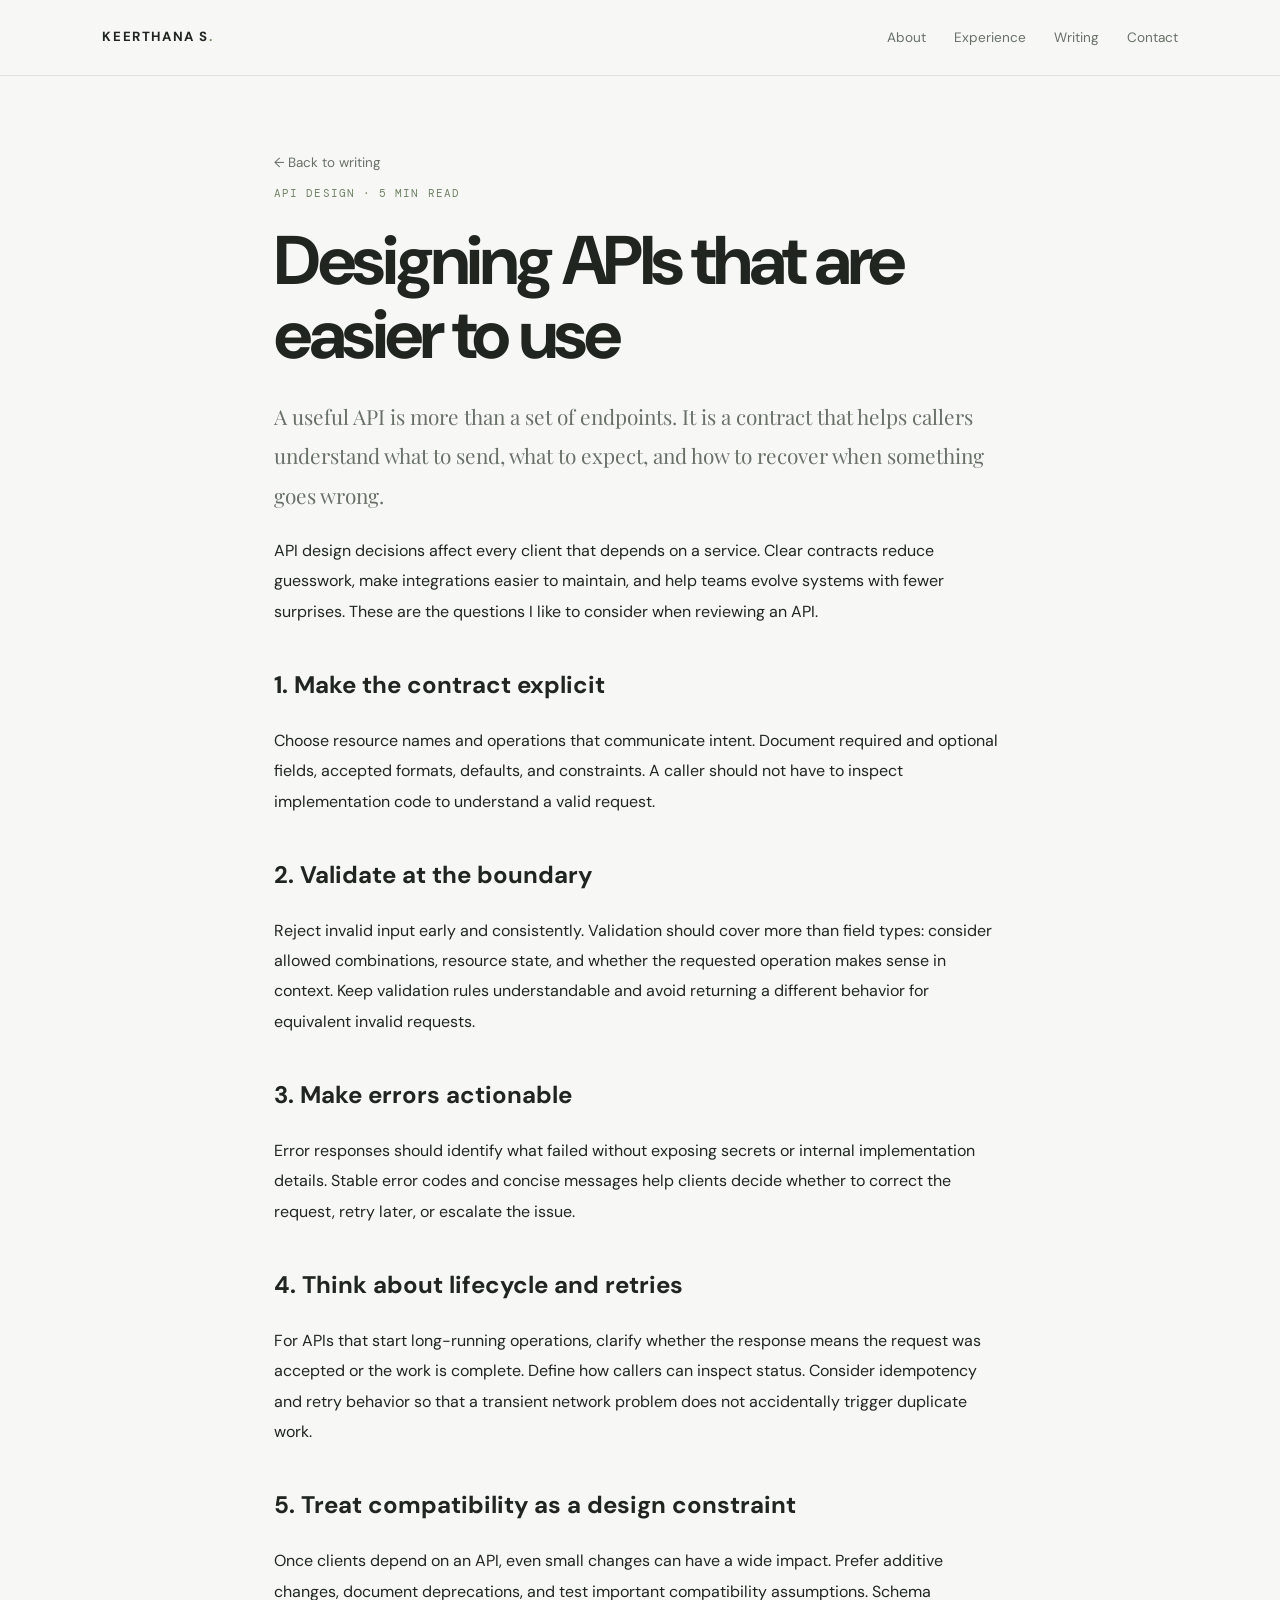
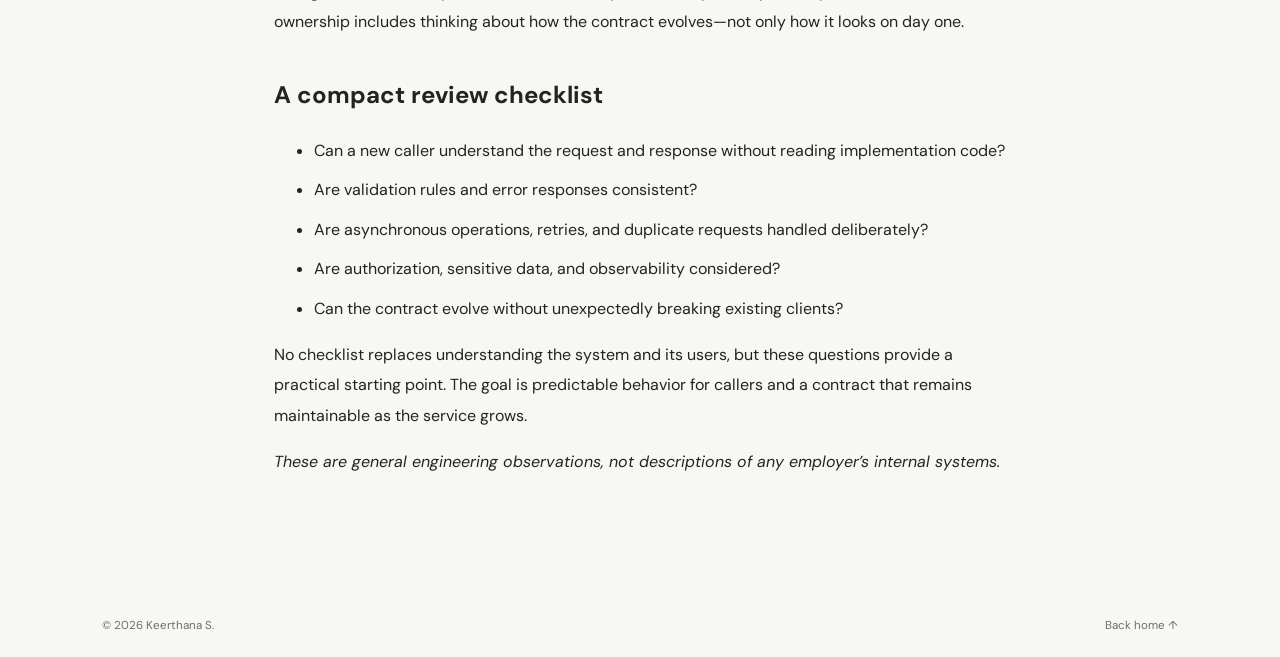
==== posts/designing-useful-apis.html @ 795df4be "Add practical API design article" ====
<!doctype html><html lang="en"><head><meta charset="utf-8"><meta name="viewport" content="width=device-width, initial-scale=1"><meta name="description" content="A practical checklist for clear, predictable, maintainable APIs."><title>Designing APIs that are easier to use | Keerthana S.</title><link rel="stylesheet" href="../assets/style.css"><style>.article{max-width:780px;margin:0 auto;padding:72px 24px 100px}.article .back{font-size:.84rem;color:var(--muted)}.article h1{font-size:clamp(2.5rem,6vw,4.3rem);line-height:1.08;letter-spacing:-.05em;margin:24px 0}.article .lede{font-family:var(--serif);font-size:1.3rem;color:var(--muted)}.article h2{margin-top:38px}.article p,.article li{line-height:1.9}.article .meta{font:.68rem var(--mono);letter-spacing:.1em;color:#718267}.article li{margin:9px 0}</style></head><body><header class="site-header"><a class="brand" href="../index.html">KEERTHANA S<span>.</span></a><nav><a href="../index.html#about">About</a><a href="../index.html#experience">Experience</a><a href="../index.html#writing">Writing</a><a href="../index.html#contact">Contact</a></nav></header><main class="article"><a class="back" href="../index.html#writing">← Back to writing</a><p class="meta">API DESIGN · 5 MIN READ</p><h1>Designing APIs that are easier to use</h1><p class="lede">A useful API is more than a set of endpoints. It is a contract that helps callers understand what to send, what to expect, and how to recover when something goes wrong.</p><p>API design decisions affect every client that depends on a service. Clear contracts reduce guesswork, make integrations easier to maintain, and help teams evolve systems with fewer surprises. These are the questions I like to consider when reviewing an API.</p><h2>1. Make the contract explicit</h2><p>Choose resource names and operations that communicate intent. Document required and optional fields, accepted formats, defaults, and constraints. A caller should not have to inspect implementation code to understand a valid request.</p><h2>2. Validate at the boundary</h2><p>Reject invalid input early and consistently. Validation should cover more than field types: consider allowed combinations, resource state, and whether the requested operation makes sense in context. Keep validation rules understandable and avoid returning a different behavior for equivalent invalid requests.</p><h2>3. Make errors actionable</h2><p>Error responses should identify what failed without exposing secrets or internal implementation details. Stable error codes and concise messages help clients decide whether to correct the request, retry later, or escalate the issue.</p><h2>4. Think about lifecycle and retries</h2><p>For APIs that start long-running operations, clarify whether the response means the request was accepted or the work is complete. Define how callers can inspect status. Consider idempotency and retry behavior so that a transient network problem does not accidentally trigger duplicate work.</p><h2>5. Treat compatibility as a design constraint</h2><p>Once clients depend on an API, even small changes can have a wide impact. Prefer additive changes, document deprecations, and test important compatibility assumptions. Schema ownership includes thinking about how the contract evolves—not only how it looks on day one.</p><h2>A compact review checklist</h2><ul><li>Can a new caller understand the request and response without reading implementation code?</li><li>Are validation rules and error responses consistent?</li><li>Are asynchronous operations, retries, and duplicate requests handled deliberately?</li><li>Are authorization, sensitive data, and observability considered?</li><li>Can the contract evolve without unexpectedly breaking existing clients?</li></ul><p>No checklist replaces understanding the system and its users, but these questions provide a practical starting point. The goal is predictable behavior for callers and a contract that remains maintainable as the service grows.</p><p><em>These are general engineering observations, not descriptions of any employer’s internal systems.</em></p></main><footer><span>© <span id="year"></span> Keerthana S.</span><span><a href="../index.html">Back home ↑</a></span></footer><script>document.getElementById('year').textContent=new Date().getFullYear();</script></body></html>
---- assets/style.css ----
@import url('https://fonts.googleapis.com/css2?family=DM+Mono:wght@400;500&family=DM+Sans:wght@400;500;600;700&family=Playfair+Display:ital,wght@0,500;0,600;1,500;1,600&display=swap');
:root{--ink:#20251f;--muted:#687067;--paper:#f7f8f5;--line:#dfe3da;--accent:#8da47b;--dark:#263329;--serif:'Playfair Display',Georgia,serif;--sans:'DM Sans',Arial,sans-serif;--mono:'DM Mono',monospace}
*{box-sizing:border-box}html{scroll-behavior:smooth;scroll-padding-top:90px}body{margin:0;background:var(--paper);color:var(--ink);font-family:var(--sans);line-height:1.7}a{color:inherit;text-decoration:none}.site-header{min-height:76px;padding:0 8%;display:flex;align-items:center;justify-content:space-between;border-bottom:1px solid var(--line);background:rgba(247,248,245,.96)}.brand{font-weight:700;letter-spacing:.12em;font-size:.83rem}.brand span{color:#6f8a5e}.site-header nav{display:flex;gap:28px;font-size:.85rem;color:var(--muted)}.site-header nav a:hover,.contact-links a:hover{color:#8da47b}.hero{padding:112px 8% 78px;min-height:560px;background:radial-gradient(ellipse at 85% 25%,#e8eddf 0,transparent 38%)}.eyebrow,.section-label,.post-meta,.tag,.fact-label{font-family:var(--mono);font-size:.68rem;letter-spacing:.11em}.eyebrow{color:#6c845e}.hero h1{font-size:clamp(3rem,7vw,6rem);line-height:1.05;letter-spacing:-.055em;font-weight:600;margin:26px 0}.hero h1 em{font-family:var(--serif);font-weight:500;color:#6f8560}.intro{max-width:620px;color:var(--muted);font-size:1.12rem}.hero-actions{display:flex;align-items:center;gap:26px;margin-top:32px}.button{background:var(--dark);color:white;padding:13px 19px;font-size:.88rem;border-radius:2px}.button span{margin-left:12px}.text-link{font-size:.88rem;border-bottom:1px solid #9da797;padding-bottom:4px}.hero-note{margin-top:66px;font-size:.76rem;color:var(--muted);display:flex;align-items:center;gap:10px}.dot{height:7px;width:7px;border-radius:50%;background:#8aa477}.section{padding:78px 8%;display:grid;grid-template-columns:210px minmax(0,1fr);border-top:1px solid var(--line);gap:30px}.section-label{color:#718267;padding-top:10px}.section-content{max-width:860px}.section h2,.contact h2{font-size:clamp(2rem,4vw,3.1rem);line-height:1.15;letter-spacing:-.04em;margin:0 0 24px}.section-content>p{max-width:730px;color:var(--muted)}.facts{display:grid;grid-template-columns:1fr 1fr;gap:18px;margin-top:30px}.facts>div{padding:16px;border:1px solid var(--line)}.fact-label{display:block;color:#718267;font-size:.6rem;margin-bottom:8px}.facts strong{font-size:.9rem;font-weight:600}.experience{padding:24px 0;border-top:1px solid var(--line)}.exp-top{display:flex;justify-content:space-between;gap:16px;align-items:baseline}.exp-top h3{font-size:1.25rem;margin:0}.exp-top>span{font-size:.86rem;color:#6f8560;font-weight:600}.exp-sub{margin:4px 0 10px!important;color:#6f756c!important;font-size:.82rem}.experience p{max-width:720px;color:var(--muted);margin:10px 0}.tags{display:flex;gap:8px;flex-wrap:wrap;margin-top:14px}.tags span{font-size:.7rem;padding:4px 9px;border:1px solid var(--line);color:#5d6859}.note,.contact-note{font-size:.78rem;color:var(--muted);margin-top:22px}.section-heading{display:flex;align-items:baseline;justify-content:space-between;gap:20px}.section-heading p{color:var(--muted);font-size:.85rem}.post-card{display:block;padding:25px 0;border-top:1px solid var(--line);transition:padding .2s}.post-card:hover{padding-left:8px}.post-meta{display:flex;gap:20px;color:#7a8573;font-size:.63rem}.post-card h3{font-size:1.4rem;letter-spacing:-.025em;margin:10px 0 6px}.post-card p{color:var(--muted);max-width:650px;margin:0 0 12px}.read-more{font-size:.82rem;font-weight:600}.principle-grid{display:grid;grid-template-columns:repeat(3,minmax(0,1fr));gap:14px}.principle-grid article{padding:22px 18px;border:1px solid var(--line);background:#fbfcf9}.principle-grid article>span{font-family:var(--mono);color:#839575;font-size:.72rem}.principle-grid h3{font-size:1.05rem;margin:18px 0 7px}.principle-grid p{color:var(--muted);font-size:.87rem;margin:0}.contact{background:var(--dark);color:#f8f8f3;padding:76px 8%;text-align:center}.contact .eyebrow{color:#b9cba9}.contact h2{font-family:var(--serif);font-weight:500;font-size:clamp(2.6rem,5vw,4.1rem);margin:14px 0}.contact>p:not(.eyebrow):not(.contact-note){color:#c5cdc2}.contact-links{display:flex;justify-content:center;gap:26px;margin:25px 0}.contact-links a{border-bottom:1px solid #7e8b7c;padding-bottom:4px}.contact-note{color:#c5cdc2}footer{display:flex;justify-content:space-between;gap:16px;padding:22px 8%;font-size:.72rem;color:var(--muted)}
@media(max-width:700px){.site-header{padding:18px 5%;align-items:flex-start;gap:18px;flex-direction:column}.site-header nav{gap:18px;flex-wrap:wrap}.hero{padding:78px 6% 52px;min-height:0}.hero-note{margin-top:48px}.section{padding:58px 6%;grid-template-columns:1fr;gap:10px}.section-label{padding:0}.section-heading{display:block}.facts,.principle-grid{grid-template-columns:1fr}.exp-top{align-items:flex-start;flex-direction:column;gap:2px}.contact{padding:62px 6%}footer{padding:20px 6%;flex-direction:column}}
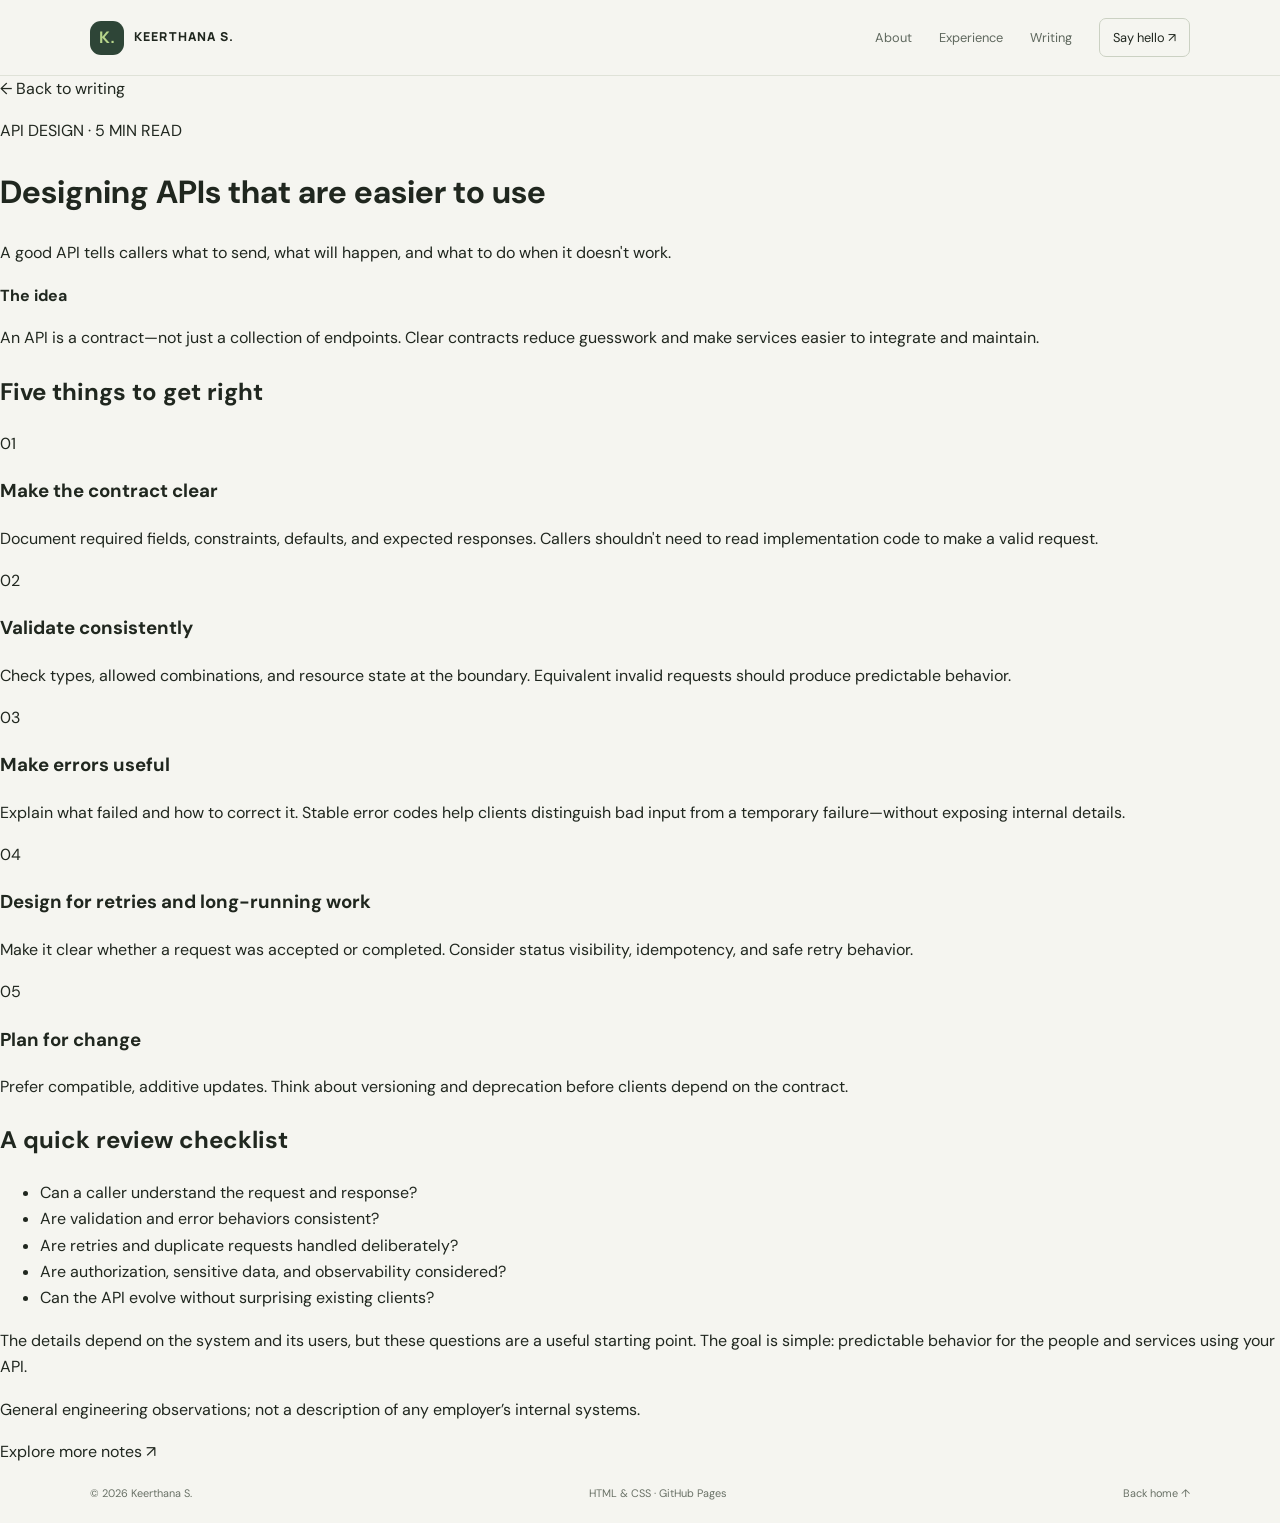
==== commit 206c1275: "Make API design article easier to scan" ====
--- a/posts/designing-useful-apis.html
+++ b/posts/designing-useful-apis.html
@@ -1 +1 @@
-<!doctype html><html lang="en"><head><meta charset="utf-8"><meta name="viewport" content="width=device-width, initial-scale=1"><meta name="description" content="A practical checklist for clear, predictable, maintainable APIs."><title>Designing APIs that are easier to use | Keerthana S.</title><link rel="stylesheet" href="../assets/style.css"><style>.article{max-width:780px;margin:0 auto;padding:72px 24px 100px}.article .back{font-size:.84rem;color:var(--muted)}.article h1{font-size:clamp(2.5rem,6vw,4.3rem);line-height:1.08;letter-spacing:-.05em;margin:24px 0}.article .lede{font-family:var(--serif);font-size:1.3rem;color:var(--muted)}.article h2{margin-top:38px}.article p,.article li{line-height:1.9}.article .meta{font:.68rem var(--mono);letter-spacing:.1em;color:#718267}.article li{margin:9px 0}</style></head><body><header class="site-header"><a class="brand" href="../index.html">KEERTHANA S<span>.</span></a><nav><a href="../index.html#about">About</a><a href="../index.html#experience">Experience</a><a href="../index.html#writing">Writing</a><a href="../index.html#contact">Contact</a></nav></header><main class="article"><a class="back" href="../index.html#writing">← Back to writing</a><p class="meta">API DESIGN · 5 MIN READ</p><h1>Designing APIs that are easier to use</h1><p class="lede">A useful API is more than a set of endpoints. It is a contract that helps callers understand what to send, what to expect, and how to recover when something goes wrong.</p><p>API design decisions affect every client that depends on a service. Clear contracts reduce guesswork, make integrations easier to maintain, and help teams evolve systems with fewer surprises. These are the questions I like to consider when reviewing an API.</p><h2>1. Make the contract explicit</h2><p>Choose resource names and operations that communicate intent. Document required and optional fields, accepted formats, defaults, and constraints. A caller should not have to inspect implementation code to understand a valid request.</p><h2>2. Validate at the boundary</h2><p>Reject invalid input early and consistently. Validation should cover more than field types: consider allowed combinations, resource state, and whether the requested operation makes sense in context. Keep validation rules understandable and avoid returning a different behavior for equivalent invalid requests.</p><h2>3. Make errors actionable</h2><p>Error responses should identify what failed without exposing secrets or internal implementation details. Stable error codes and concise messages help clients decide whether to correct the request, retry later, or escalate the issue.</p><h2>4. Think about lifecycle and retries</h2><p>For APIs that start long-running operations, clarify whether the response means the request was accepted or the work is complete. Define how callers can inspect status. Consider idempotency and retry behavior so that a transient network problem does not accidentally trigger duplicate work.</p><h2>5. Treat compatibility as a design constraint</h2><p>Once clients depend on an API, even small changes can have a wide impact. Prefer additive changes, document deprecations, and test important compatibility assumptions. Schema ownership includes thinking about how the contract evolves—not only how it looks on day one.</p><h2>A compact review checklist</h2><ul><li>Can a new caller understand the request and response without reading implementation code?</li><li>Are validation rules and error responses consistent?</li><li>Are asynchronous operations, retries, and duplicate requests handled deliberately?</li><li>Are authorization, sensitive data, and observability considered?</li><li>Can the contract evolve without unexpectedly breaking existing clients?</li></ul><p>No checklist replaces understanding the system and its users, but these questions provide a practical starting point. The goal is predictable behavior for callers and a contract that remains maintainable as the service grows.</p><p><em>These are general engineering observations, not descriptions of any employer’s internal systems.</em></p></main><footer><span>© <span id="year"></span> Keerthana S.</span><span><a href="../index.html">Back home ↑</a></span></footer><script>document.getElementById('year').textContent=new Date().getFullYear();</script></body></html>+<!doctype html><html lang="en"><head><meta charset="utf-8"><meta name="viewport" content="width=device-width, initial-scale=1"><meta name="description" content="A concise, practical checklist for clear and predictable API design."><title>Designing APIs that are easier to use | Keerthana S.</title><link rel="stylesheet" href="../assets/style.css"></head><body><header class="site-header"><a class="brand" href="../index.html"><span class="brand-mark">K.</span><span>KEERTHANA S.</span></a><nav aria-label="Main navigation"><a href="../index.html#about">About</a><a href="../index.html#work">Experience</a><a href="../index.html#writing">Writing</a><a class="nav-contact" href="../index.html#contact">Say hello ↗</a></nav></header><main class="article"><a class="back" href="../index.html#writing">← Back to writing</a><p class="meta">API DESIGN · 5 MIN READ</p><h1>Designing APIs that are easier to use</h1><p class="lede">A good API tells callers what to send, what will happen, and what to do when it doesn't work.</p><div class="article-callout"><strong>The idea</strong><p>An API is a contract—not just a collection of endpoints. Clear contracts reduce guesswork and make services easier to integrate and maintain.</p></div><h2>Five things to get right</h2><div class="article-point"><span>01</span><div><h3>Make the contract clear</h3><p>Document required fields, constraints, defaults, and expected responses. Callers shouldn't need to read implementation code to make a valid request.</p></div></div><div class="article-point"><span>02</span><div><h3>Validate consistently</h3><p>Check types, allowed combinations, and resource state at the boundary. Equivalent invalid requests should produce predictable behavior.</p></div></div><div class="article-point"><span>03</span><div><h3>Make errors useful</h3><p>Explain what failed and how to correct it. Stable error codes help clients distinguish bad input from a temporary failure—without exposing internal details.</p></div></div><div class="article-point"><span>04</span><div><h3>Design for retries and long-running work</h3><p>Make it clear whether a request was accepted or completed. Consider status visibility, idempotency, and safe retry behavior.</p></div></div><div class="article-point"><span>05</span><div><h3>Plan for change</h3><p>Prefer compatible, additive updates. Think about versioning and deprecation before clients depend on the contract.</p></div></div><h2>A quick review checklist</h2><ul class="article-checklist"><li>Can a caller understand the request and response?</li><li>Are validation and error behaviors consistent?</li><li>Are retries and duplicate requests handled deliberately?</li><li>Are authorization, sensitive data, and observability considered?</li><li>Can the API evolve without surprising existing clients?</li></ul><p>The details depend on the system and its users, but these questions are a useful starting point. The goal is simple: predictable behavior for the people and services using your API.</p><p class="article-disclaimer">General engineering observations; not a description of any employer’s internal systems.</p><a class="article-next" href="../index.html#writing">Explore more notes ↗</a></main><footer><span>© <span id="year"></span> Keerthana S.</span><span>HTML & CSS · GitHub Pages</span><a href="../index.html">Back home ↑</a></footer><script>document.getElementById('year').textContent=new Date().getFullYear();</script></body></html>
--- a/assets/style.css
+++ b/assets/style.css
@@ -1,4 +1,6 @@
-@import url('https://fonts.googleapis.com/css2?family=DM+Mono:wght@400;500&family=DM+Sans:wght@400;500;600;700&family=Playfair+Display:ital,wght@0,500;0,600;1,500;1,600&display=swap');
-:root{--ink:#20251f;--muted:#687067;--paper:#f7f8f5;--line:#dfe3da;--accent:#8da47b;--dark:#263329;--serif:'Playfair Display',Georgia,serif;--sans:'DM Sans',Arial,sans-serif;--mono:'DM Mono',monospace}
-*{box-sizing:border-box}html{scroll-behavior:smooth;scroll-padding-top:90px}body{margin:0;background:var(--paper);color:var(--ink);font-family:var(--sans);line-height:1.7}a{color:inherit;text-decoration:none}.site-header{min-height:76px;padding:0 8%;display:flex;align-items:center;justify-content:space-between;border-bottom:1px solid var(--line);background:rgba(247,248,245,.96)}.brand{font-weight:700;letter-spacing:.12em;font-size:.83rem}.brand span{color:#6f8a5e}.site-header nav{display:flex;gap:28px;font-size:.85rem;color:var(--muted)}.site-header nav a:hover,.contact-links a:hover{color:#8da47b}.hero{padding:112px 8% 78px;min-height:560px;background:radial-gradient(ellipse at 85% 25%,#e8eddf 0,transparent 38%)}.eyebrow,.section-label,.post-meta,.tag,.fact-label{font-family:var(--mono);font-size:.68rem;letter-spacing:.11em}.eyebrow{color:#6c845e}.hero h1{font-size:clamp(3rem,7vw,6rem);line-height:1.05;letter-spacing:-.055em;font-weight:600;margin:26px 0}.hero h1 em{font-family:var(--serif);font-weight:500;color:#6f8560}.intro{max-width:620px;color:var(--muted);font-size:1.12rem}.hero-actions{display:flex;align-items:center;gap:26px;margin-top:32px}.button{background:var(--dark);color:white;padding:13px 19px;font-size:.88rem;border-radius:2px}.button span{margin-left:12px}.text-link{font-size:.88rem;border-bottom:1px solid #9da797;padding-bottom:4px}.hero-note{margin-top:66px;font-size:.76rem;color:var(--muted);display:flex;align-items:center;gap:10px}.dot{height:7px;width:7px;border-radius:50%;background:#8aa477}.section{padding:78px 8%;display:grid;grid-template-columns:210px minmax(0,1fr);border-top:1px solid var(--line);gap:30px}.section-label{color:#718267;padding-top:10px}.section-content{max-width:860px}.section h2,.contact h2{font-size:clamp(2rem,4vw,3.1rem);line-height:1.15;letter-spacing:-.04em;margin:0 0 24px}.section-content>p{max-width:730px;color:var(--muted)}.facts{display:grid;grid-template-columns:1fr 1fr;gap:18px;margin-top:30px}.facts>div{padding:16px;border:1px solid var(--line)}.fact-label{display:block;color:#718267;font-size:.6rem;margin-bottom:8px}.facts strong{font-size:.9rem;font-weight:600}.experience{padding:24px 0;border-top:1px solid var(--line)}.exp-top{display:flex;justify-content:space-between;gap:16px;align-items:baseline}.exp-top h3{font-size:1.25rem;margin:0}.exp-top>span{font-size:.86rem;color:#6f8560;font-weight:600}.exp-sub{margin:4px 0 10px!important;color:#6f756c!important;font-size:.82rem}.experience p{max-width:720px;color:var(--muted);margin:10px 0}.tags{display:flex;gap:8px;flex-wrap:wrap;margin-top:14px}.tags span{font-size:.7rem;padding:4px 9px;border:1px solid var(--line);color:#5d6859}.note,.contact-note{font-size:.78rem;color:var(--muted);margin-top:22px}.section-heading{display:flex;align-items:baseline;justify-content:space-between;gap:20px}.section-heading p{color:var(--muted);font-size:.85rem}.post-card{display:block;padding:25px 0;border-top:1px solid var(--line);transition:padding .2s}.post-card:hover{padding-left:8px}.post-meta{display:flex;gap:20px;color:#7a8573;font-size:.63rem}.post-card h3{font-size:1.4rem;letter-spacing:-.025em;margin:10px 0 6px}.post-card p{color:var(--muted);max-width:650px;margin:0 0 12px}.read-more{font-size:.82rem;font-weight:600}.principle-grid{display:grid;grid-template-columns:repeat(3,minmax(0,1fr));gap:14px}.principle-grid article{padding:22px 18px;border:1px solid var(--line);background:#fbfcf9}.principle-grid article>span{font-family:var(--mono);color:#839575;font-size:.72rem}.principle-grid h3{font-size:1.05rem;margin:18px 0 7px}.principle-grid p{color:var(--muted);font-size:.87rem;margin:0}.contact{background:var(--dark);color:#f8f8f3;padding:76px 8%;text-align:center}.contact .eyebrow{color:#b9cba9}.contact h2{font-family:var(--serif);font-weight:500;font-size:clamp(2.6rem,5vw,4.1rem);margin:14px 0}.contact>p:not(.eyebrow):not(.contact-note){color:#c5cdc2}.contact-links{display:flex;justify-content:center;gap:26px;margin:25px 0}.contact-links a{border-bottom:1px solid #7e8b7c;padding-bottom:4px}.contact-note{color:#c5cdc2}footer{display:flex;justify-content:space-between;gap:16px;padding:22px 8%;font-size:.72rem;color:var(--muted)}
-@media(max-width:700px){.site-header{padding:18px 5%;align-items:flex-start;gap:18px;flex-direction:column}.site-header nav{gap:18px;flex-wrap:wrap}.hero{padding:78px 6% 52px;min-height:0}.hero-note{margin-top:48px}.section{padding:58px 6%;grid-template-columns:1fr;gap:10px}.section-label{padding:0}.section-heading{display:block}.facts,.principle-grid{grid-template-columns:1fr}.exp-top{align-items:flex-start;flex-direction:column;gap:2px}.contact{padding:62px 6%}footer{padding:20px 6%;flex-direction:column}}+@import url('https://fonts.googleapis.com/css2?family=DM+Mono:wght@400;500&family=DM+Sans:wght@400;500;600;700&family=Manrope:wght@400;500;600;700;800&family=Playfair+Display:ital,wght@0,500;0,600;1,500;1,600&display=swap');
+:root{--ink:#20271f;--muted:#697166;--paper:#f5f5f0;--white:#fffefa;--line:#dfe2d8;--accent:#b7d58b;--green:#2e4537;--deep:#1e3027;--serif:'Playfair Display',Georgia,serif;--sans:'DM Sans',Arial,sans-serif;--display:'Manrope',Arial,sans-serif;--mono:'DM Mono',monospace}
+*{box-sizing:border-box}html{scroll-behavior:smooth;scroll-padding-top:90px}body{margin:0;background:var(--paper);color:var(--ink);font-family:var(--sans);line-height:1.65}a{color:inherit;text-decoration:none}.site-header{min-height:76px;padding:0 7%;display:flex;align-items:center;justify-content:space-between;border-bottom:1px solid var(--line);background:rgba(245,245,240,.96);position:sticky;top:0;z-index:10;backdrop-filter:blur(14px)}.brand{display:flex;align-items:center;gap:10px;font-family:var(--display);font-weight:800;letter-spacing:.1em;font-size:.77rem}.brand-mark{display:grid;place-items:center;width:34px;height:34px;border-radius:11px;background:var(--green);color:var(--accent);font-size:1rem;letter-spacing:-.05em}.site-header nav{display:flex;align-items:center;gap:27px;font-size:.8rem;color:#5f685e}.site-header nav a:hover,.inline-link:hover,.contact-links a:hover{color:#6e8b50}.site-header .nav-contact{border:1px solid #cbd1c3;padding:8px 13px;border-radius:7px;color:var(--ink)}.hero{padding:78px 7% 56px;display:grid;grid-template-columns:1.1fr .9fr;align-items:center;gap:5%;min-height:610px;background:radial-gradient(ellipse at 75% 25%,#e8eddc 0,transparent 42%)}.hero-copy{max-width:650px}.eyebrow,.section-kicker,.card-type,.card-number,.writing-meta,.writing-meta,.quick-skills,.art-caption{font-family:var(--mono);font-size:.65rem;letter-spacing:.1em}.eyebrow{color:#627e50;display:flex;align-items:center;gap:9px}.live-dot{height:7px;width:7px;border-radius:50%;background:#83a966;box-shadow:0 0 0 4px #e0e9d7}.hero h1{font-family:var(--display);font-size:clamp(3.3rem,6.2vw,5.7rem);line-height:1.01;letter-spacing:-.075em;font-weight:700;margin:25px 0}.hero h1 em,.section-title-row h2 em{font-family:var(--serif);font-weight:500;color:#688353;letter-spacing:-.05em}.intro{max-width:520px;color:var(--muted);font-size:1.05rem;line-height:1.8}.hero-actions{display:flex;align-items:center;gap:22px;margin-top:29px}.button{background:var(--green);color:#fff;padding:12px 17px;font-size:.83rem;border-radius:7px;box-shadow:0 5px 12px #2e45371a;transition:transform .2s}.button:hover{transform:translateY(-2px)}.button span{margin-left:14px;color:var(--accent)}.text-link{font-size:.82rem;border-bottom:1px solid #aab49f;padding-bottom:3px}.quick-skills{display:flex;align-items:center;gap:12px;flex-wrap:wrap;margin-top:46px;color:#788071;font-size:.59rem}.quick-skills i{height:3px;width:3px;border-radius:50%;background:#9aa78e}.hero-art{height:390px;max-width:480px;width:100%;justify-self:end;position:relative;overflow:hidden;border-radius:24px;background:#263c30;box-shadow:0 25px 60px #24372b24}.art-grid{position:absolute;inset:0;background-image:linear-gradient(#ffffff0d 1px,transparent 1px),linear-gradient(90deg,#ffffff0d 1px,transparent 1px);background-size:28px 28px;mask-image:linear-gradient(to bottom right,#000,transparent 90%)}.orbit{position:absolute;border:1px solid #b9d49c4d;border-radius:50%;left:50%;top:46%;transform:translate(-50%,-50%)}.orbit-one{width:250px;height:250px}.orbit-two{width:345px;height:345px;border-style:dashed}.core{position:absolute;left:50%;top:46%;transform:translate(-50%,-50%);width:118px;height:118px;border-radius:32px;background:var(--accent);color:var(--deep);display:flex;align-items:center;justify-content:center;flex-direction:column;box-shadow:0 0 60px #b7d58b35;transform-origin:center;rotate:-7deg}.core span{font-family:var(--mono);font-size:.68rem}.core strong{font-size:2rem;line-height:1.2}.node{position:absolute;display:flex;flex-direction:column;background:#304a3a;border:1px solid #9db68a6b;color:#f6f7f0;border-radius:11px;padding:10px 14px;box-shadow:0 8px 25px #14221955}.node b{font-family:var(--mono);font-size:.76rem;color:var(--accent)}.node small{font-size:.65rem;color:#c7d1c1}.node-a{left:9%;top:24%}.node-b{right:9%;top:34%}.node-c{left:34%;bottom:17%}.art-caption{position:absolute;bottom:20px;left:24px;color:#bdcbb6;font-size:.58rem}.proof-strip{padding:23px 7%;background:#e9ecdf;display:grid;grid-template-columns:repeat(3,1fr);gap:20px}.proof-strip>div{display:flex;align-items:center;gap:14px}.proof-strip strong{font-family:var(--mono);color:#78905e;font-size:.72rem}.proof-strip span{font-size:.83rem;font-weight:600;color:#475345}.section{padding:78px 7%;display:grid;grid-template-columns:205px minmax(0,1fr);gap:32px;border-top:1px solid var(--line)}.section-kicker{padding-top:10px;color:#728364;white-space:nowrap}.section-kicker span{display:inline-block;margin-right:12px;color:#9aa591}.section-content{min-width:0;max-width:1100px}.section-title-row{display:flex;justify-content:space-between;align-items:end;gap:24px;margin-bottom:28px}.section-title-row h2{font-family:var(--display);font-size:clamp(2rem,4vw,3.15rem);line-height:1.13;letter-spacing:-.065em;margin:0}.section-deck{max-width:245px;margin:0;color:var(--muted);font-size:.84rem}.about-grid{display:grid;grid-template-columns:.85fr 1.15fr;gap:48px}.large-copy{font-family:var(--display);font-size:1.24rem;line-height:1.55;font-weight:600;letter-spacing:-.025em;margin:0;max-width:390px}.about-detail p{color:var(--muted);font-size:.91rem;margin:0 0 14px}.work-section{background:#eeefe8}.work-grid{display:grid;grid-template-columns:repeat(2,minmax(0,1fr));gap:15px}.work-card{padding:23px;background:var(--white);border:1px solid #e0e3da;border-radius:13px;min-width:0;transition:transform .2s,box-shadow .2s}.work-card:hover,.beyond-card:hover,.writing-card:hover{transform:translateY(-3px);box-shadow:0 12px 30px #2837290d}.work-card.featured{background:var(--green);color:#f8f8f1;border-color:var(--green)}.card-top{display:flex;justify-content:space-between;align-items:center}.card-number{font-size:.6rem;color:#7b8875}.featured .card-number{color:#c4d2ba}.card-symbol{font-size:1.15rem;color:#82966d}.featured .card-symbol{color:var(--accent)}.card-type{color:#788d66;font-size:.58rem;margin:24px 0 8px}.featured .card-type{color:#c3d7ab}.work-card h3{font-family:var(--display);font-size:1.6rem;letter-spacing:-.05em;margin:0}.role{font-size:.76rem;font-weight:600;margin:4px 0 15px;color:#788071}.featured .role{color:#c7d0c2}.work-card>p:not(.card-type):not(.role){font-size:.86rem;color:var(--muted);line-height:1.75;margin:0}.featured>p:not(.card-type):not(.role){color:#e0e7dc}.tags{display:flex;gap:7px;flex-wrap:wrap;margin-top:19px}.tags span{font-family:var(--mono);font-size:.58rem;padding:5px 8px;border:1px solid #dfe3d8;border-radius:5px;color:#65705f}.featured .tags span{border-color:#627563;color:#e2ebdc}.inline-link{display:inline-block;font-size:.78rem;font-weight:700;margin-top:18px}.privacy-note{font-size:.73rem;color:#788071;margin:17px 0 0}.beyond-grid{display:grid;grid-template-columns:repeat(2,minmax(0,1fr));gap:13px}.beyond-card{padding:21px;background:var(--white);border:1px solid var(--line);border-radius:12px;transition:transform .2s,box-shadow .2s}.mini-icon{display:grid;place-items:center;width:34px;height:34px;background:#eaf0e2;color:#688353;border-radius:10px;font-size:1.1rem}.beyond-card h3{font-family:var(--display);font-size:1rem;letter-spacing:-.025em;margin:16px 0 7px}.beyond-card p{font-size:.82rem;color:var(--muted);margin:0;line-height:1.75}.toolbox{margin-top:20px;padding:23px;background:#e8ecdf;border-radius:13px;display:grid;grid-template-columns:.75fr 1.25fr;gap:22px;align-items:center}.toolbox .card-type{margin:0 0 8px}.toolbox h3{font-family:var(--display);font-size:1.2rem;margin:0;letter-spacing:-.035em}.tool-list{display:flex;gap:8px;flex-wrap:wrap}.tool-list span{background:#f8f9f4;border:1px solid #d9dfd1;border-radius:6px;padding:6px 9px;font-size:.68rem;color:#56624f}.writing-section{background:#fafaf6}.writing-grid{display:grid;grid-template-columns:repeat(2,minmax(0,1fr));gap:15px}.writing-card{display:block;min-width:0;padding:13px 13px 19px;background:var(--white);border:1px solid var(--line);border-radius:13px;transition:transform .2s,box-shadow .2s}.writing-visual{height:145px;border-radius:8px;display:flex;align-items:center;justify-content:center;gap:16px;font-family:var(--mono);font-size:.67rem;letter-spacing:.1em;color:#f8f8f1;overflow:hidden}.api-visual{background:#2c4335;position:relative}.api-visual:before,.api-visual:after{content:'';height:1px;width:70px;background:#b7d58b;position:absolute;left:calc(50% - 35px)}.api-visual:before{top:45px;rotate:30deg}.api-visual:after{bottom:45px;rotate:-30deg}.api-visual span{z-index:1;border:1px solid #b7d58b88;border-radius:7px;padding:12px 10px;background:#2c4335}.api-visual i{font-size:1.4rem;color:var(--accent);font-style:normal}.notes-visual{background:#e8eddf;position:relative;flex-direction:column;align-items:flex-start;padding-left:25%;gap:10px}.note-lines{width:60%;height:65px;background:repeating-linear-gradient(to bottom,transparent 0 12px,#b9c5ad 12px 13px);position:relative}.note-lines:before{content:'';position:absolute;width:35%;height:5px;left:0;top:0;background:#7e9768}.note-mark{font-size:1.3rem;color:#647c50}.writing-meta{display:flex;justify-content:space-between;color:#78866f;font-size:.58rem;margin:18px 4px 8px}.writing-card h3{font-family:var(--display);font-size:1.1rem;letter-spacing:-.035em;line-height:1.35;margin:0 4px 8px}.writing-card>p{font-size:.8rem;color:var(--muted);margin:0 4px 15px}.card-read{font-size:.75rem;font-weight:700;margin:0 4px}.contact{position:relative;overflow:hidden;background:var(--deep);color:#f8f8f1;padding:70px 7%;text-align:center}.contact:before,.contact:after{content:'';position:absolute;border:1px solid #c4d8ae20;border-radius:50%;width:360px;height:360px;top:-230px;left:-90px}.contact:after{width:480px;height:480px;top:auto;left:auto;right:-190px;bottom:-330px}.contact-orb{display:grid;place-items:center;margin:0 auto 19px;width:42px;height:42px;border-radius:14px;background:var(--accent);color:var(--deep);font-family:var(--display);font-weight:800}.contact .eyebrow{justify-content:center;color:#b7d58b}.contact h2{font-family:var(--display);font-size:clamp(2.4rem,5vw,4rem);letter-spacing:-.065em;line-height:1.1;margin:15px 0}.contact>p:not(.eyebrow):not(.contact-note){color:#c7d0c3;font-size:.9rem}.contact-links{display:flex;justify-content:center;gap:12px;margin:26px 0}.contact-links a{border:1px solid #637565;border-radius:7px;padding:9px 14px;font-size:.8rem}.contact-note{font-size:.68rem;color:#aebbad}footer{display:flex;justify-content:space-between;gap:16px;padding:20px 7%;font-size:.68rem;color:var(--muted)}footer a:hover{color:var(--ink)}
+@media(max-width:850px){.site-header{padding:14px 5%;gap:15px}.site-header nav{gap:15px}.hero{padding:62px 5%;grid-template-columns:1fr .8fr;gap:20px}.hero-art{height:330px}.section{padding:65px 5%;grid-template-columns:145px minmax(0,1fr);gap:22px}.proof-strip{padding:20px 5%}.about-grid{gap:25px}.toolbox{grid-template-columns:1fr}.section-title-row{align-items:flex-start;flex-direction:column;gap:10px}}
+@media(max-width:620px){.site-header{position:static;align-items:flex-start;flex-direction:column}.site-header nav{gap:12px 17px;flex-wrap:wrap;font-size:.76rem}.site-header .nav-contact{padding:3px 8px}.hero{grid-template-columns:1fr;padding:57px 6% 42px}.hero h1{font-size:clamp(3.2rem,13vw,4.8rem)}.hero-art{justify-self:stretch;max-width:none;height:300px;margin-top:14px}.quick-skills{margin-top:32px}.proof-strip{grid-template-columns:1fr;gap:12px;padding:20px 6%}.proof-strip>div{gap:12px}.section{padding:52px 6%;grid-template-columns:1fr;gap:12px}.section-kicker{padding:0}.about-grid{grid-template-columns:1fr;gap:12px}.large-copy{font-size:1.12rem}.work-grid,.beyond-grid,.writing-grid{grid-template-columns:1fr}.work-card{padding:20px}.section-title-row h2{font-size:2.4rem}.section-title-row{margin-bottom:20px}.writing-visual{height:135px}.contact{padding:58px 6%}footer{padding:18px 6%;flex-direction:column;gap:5px}}
+@media(prefers-reduced-motion:reduce){html{scroll-behavior:auto}*,*:before,*:after{transition:none!important}}
